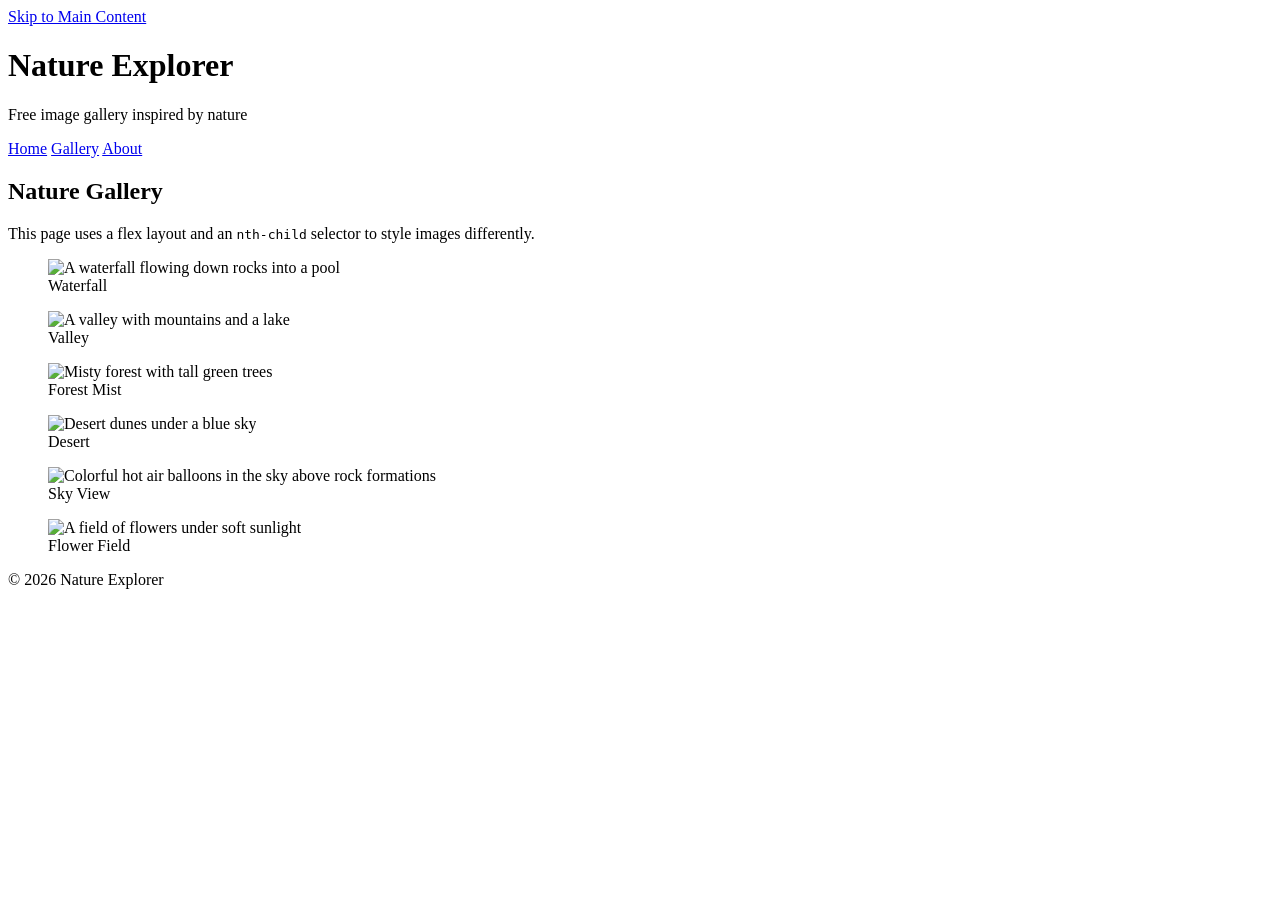
==== gallery.html @ ee6f081b "Revamp gallery.html for Nature Explorer site" ====
<!DOCTYPE html>
<html lang="en">
<head>
  <meta charset="UTF-8" />
  <meta name="viewport" content="width=device-width, initial-scale=1.0" />
  <title>Nature Explorer | Gallery</title>
  <link rel="stylesheet" href="style.css" />
</head>
<body>
  <a class="skip-link" href="#main-content">Skip to Main Content</a>

  <header class="site-header">
    <div class="brand">
      <h1>Nature Explorer</h1>
      <p>Free image gallery inspired by nature</p>
    </div>

    <nav class="navbar" aria-label="Main navigation">
      <a href="index.html">Home</a>
      <a href="gallery.html" class="active">Gallery</a>
      <a href="about.html">About</a>
    </nav>
  </header>

  <main id="main-content">
    <section class="page-intro">
      <h2>Nature Gallery</h2>
      <p>
        This page uses a flex layout and an <code>nth-child</code> selector to
        style images differently.
      </p>
    </section>

    <section class="photo-flex">
      <figure class="photo-item">
        <img
          src="https://images.unsplash.com/photo-1500530855697-b586d89ba3ee?auto=format&fit=crop&w=900&q=80"
          alt="A waterfall flowing down rocks into a pool"
        />
        <figcaption>Waterfall</figcaption>
      </figure>

      <figure class="photo-item">
        <img
          src="https://images.unsplash.com/photo-1501785888041-af3ef285b470?auto=format&fit=crop&w=900&q=80"
          alt="A valley with mountains and a lake"
        />
        <figcaption>Valley</figcaption>
      </figure>

      <figure class="photo-item">
        <img
          src="https://images.unsplash.com/photo-1493246507139-91e8fad9978e?auto=format&fit=crop&w=900&q=80"
          alt="Misty forest with tall green trees"
        />
        <figcaption>Forest Mist</figcaption>
      </figure>

      <figure class="photo-item">
        <img
          src="https://images.unsplash.com/photo-1500534314209-a25ddb2bd429?auto=format&fit=crop&w=900&q=80"
          alt="Desert dunes under a blue sky"
        />
        <figcaption>Desert</figcaption>
      </figure>

      <figure class="photo-item">
        <img
          src="https://images.unsplash.com/photo-1511497584788-876760111969?auto=format&fit=crop&w=900&q=80"
          alt="Colorful hot air balloons in the sky above rock formations"
        />
        <figcaption>Sky View</figcaption>
      </figure>

      <figure class="photo-item">
        <img
          src="https://images.unsplash.com/photo-1439066615861-d1af74d74000?auto=format&fit=crop&w=900&q=80"
          alt="A field of flowers under soft sunlight"
        />
        <figcaption>Flower Field</figcaption>
      </figure>
    </section>
  </main>

  <footer class="site-footer">
    <p>&copy; 2026 Nature Explorer</p>
  </footer>
</body>
</html>
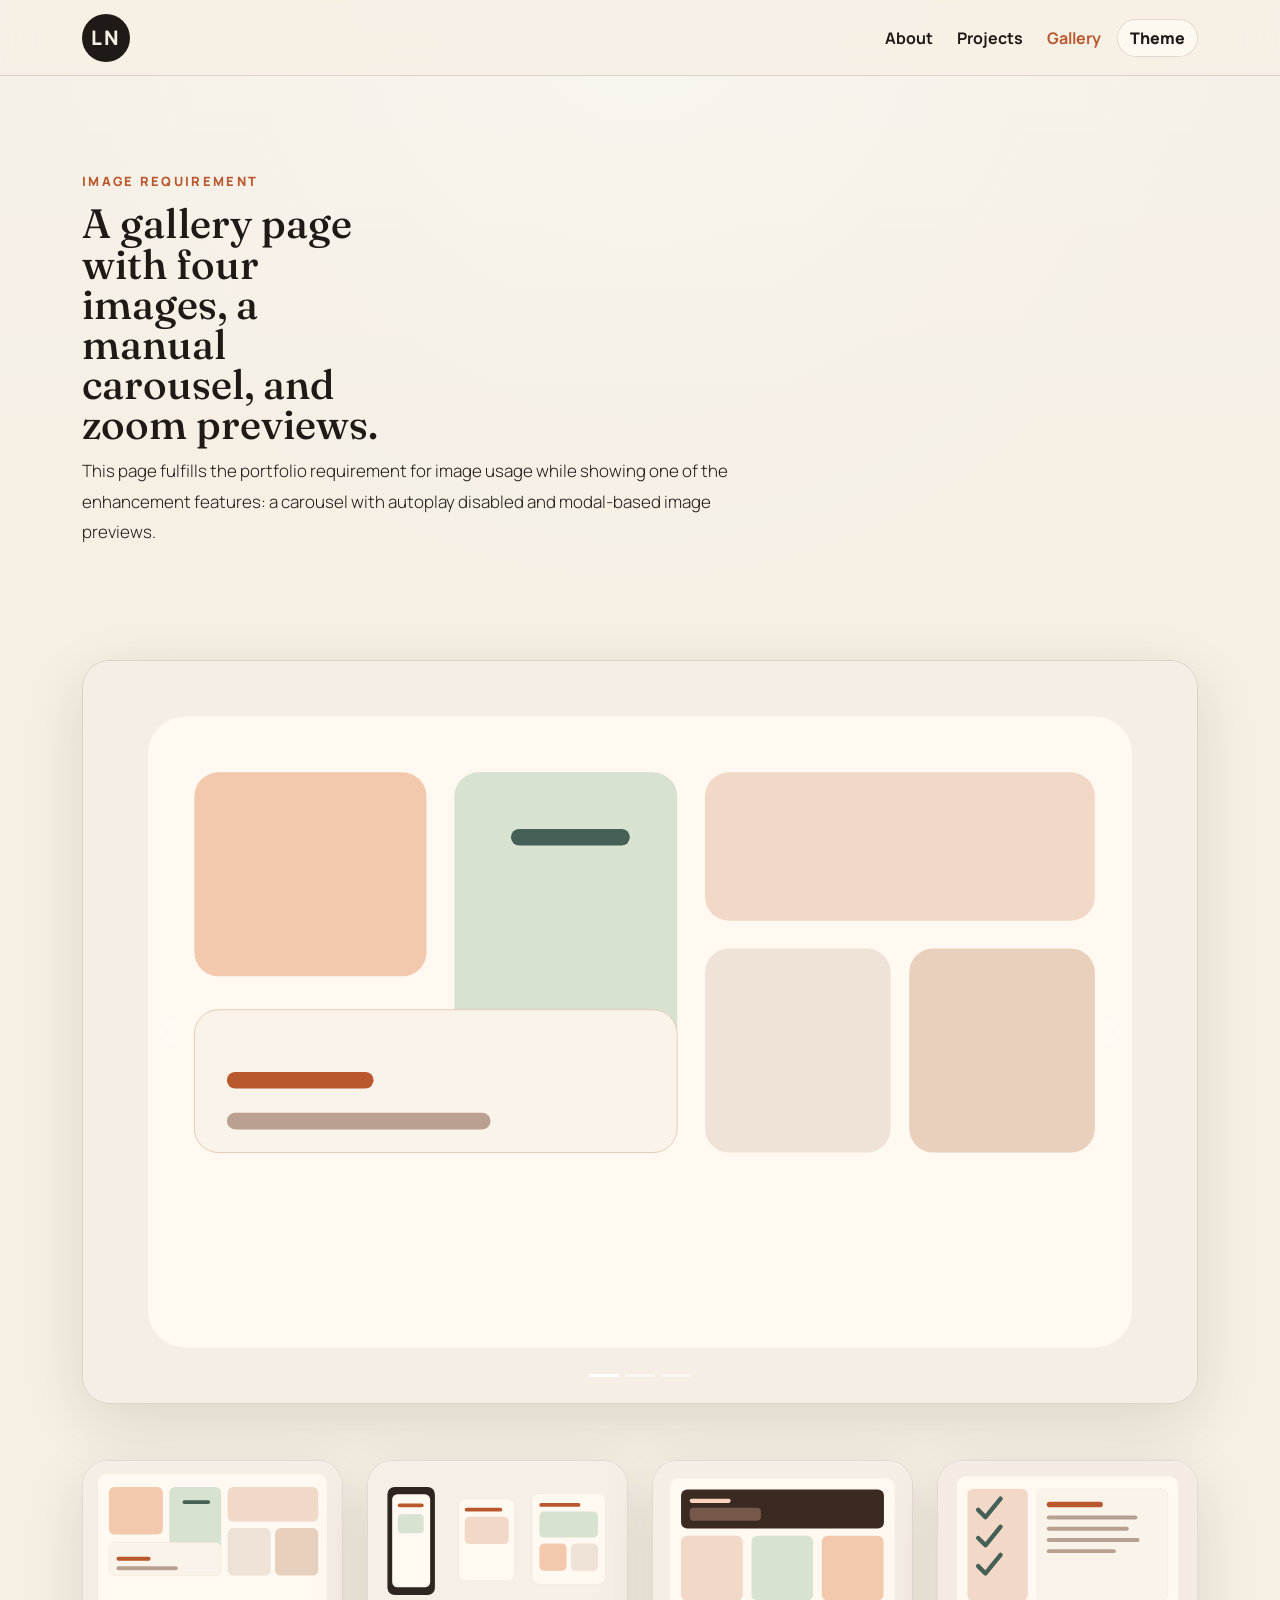
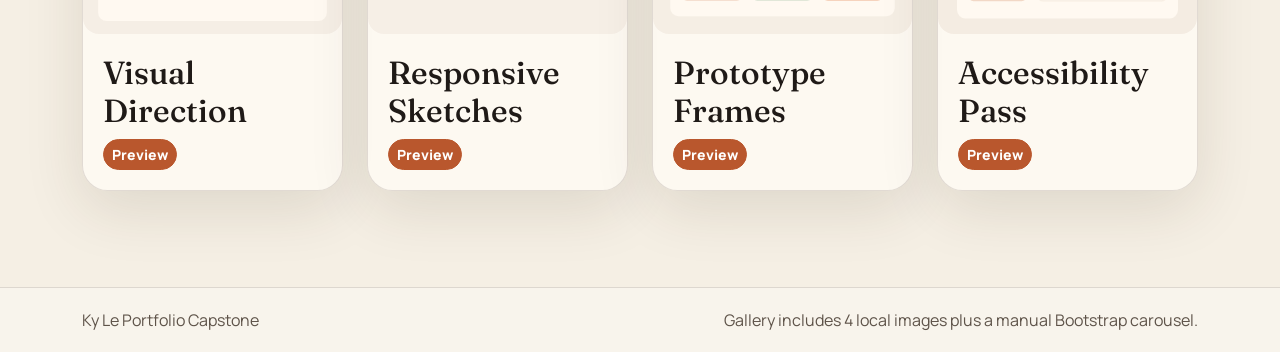
==== commit 96af8cc2: "Initial Capstone project" ====
--- a/gallery.html
+++ b/gallery.html
@@ -1,89 +1,171 @@
-<!DOCTYPE html>
-<html lang="en">
-<head>
-  <meta charset="UTF-8" />
-  <meta name="viewport" content="width=device-width, initial-scale=1.0" />
-  <title>Nature Explorer | Gallery</title>
-  <link rel="stylesheet" href="style.css" />
-</head>
-<body>
-  <a class="skip-link" href="#main-content">Skip to Main Content</a>
+<!doctype html>
+<html lang="en" data-theme="light">
+  <head>
+    <meta charset="utf-8">
+    <meta name="viewport" content="width=device-width, initial-scale=1">
+    <title>Gallery | Lan Nguyen Portfolio</title>
+    <meta
+      name="description"
+      content="Gallery page for a Bootstrap portfolio capstone including a manual carousel, image cards, and accessible modal previews."
+    >
+    <link rel="preconnect" href="https://fonts.googleapis.com">
+    <link rel="preconnect" href="https://fonts.gstatic.com" crossorigin>
+    <link
+      href="https://fonts.googleapis.com/css2?family=Fraunces:wght@600;700&family=Manrope:wght@400;500;600;700;800&display=swap"
+      rel="stylesheet"
+    >
+    <link
+      href="https://cdn.jsdelivr.net/npm/bootstrap@5.3.3/dist/css/bootstrap.min.css"
+      rel="stylesheet"
+      integrity="sha384-QWTKZyjpPEjISv5WaRU9OFeRpok6YctnYmDr5pNlyT2bRjXh0JMhjY6hW+ALEwIH"
+      crossorigin="anonymous"
+    >
+    <link rel="stylesheet" href="css/styles.css">
+  </head>
+  <body class="site-shell">
+    <a class="skip-link" href="#main-content">Skip to main content</a>
 
-  <header class="site-header">
-    <div class="brand">
-      <h1>Nature Explorer</h1>
-      <p>Free image gallery inspired by nature</p>
+    <header class="site-header">
+      <nav class="navbar navbar-expand-lg" aria-label="Primary navigation">
+        <div class="container">
+          <a class="navbar-brand brand-mark" href="index.html">LN</a>
+          <button
+            class="navbar-toggler"
+            type="button"
+            data-bs-toggle="collapse"
+            data-bs-target="#siteNav"
+            aria-controls="siteNav"
+            aria-expanded="false"
+            aria-label="Toggle navigation"
+          >
+            <span class="navbar-toggler-icon"></span>
+          </button>
+          <div class="collapse navbar-collapse" id="siteNav">
+            <ul class="navbar-nav ms-auto align-items-lg-center gap-lg-2">
+              <li class="nav-item"><a class="nav-link" href="index.html">About</a></li>
+              <li class="nav-item"><a class="nav-link" href="projects.html">Projects</a></li>
+              <li class="nav-item"><a class="nav-link active" href="gallery.html" aria-current="page">Gallery</a></li>
+              <li class="nav-item">
+                <button class="btn theme-toggle" type="button" data-theme-toggle aria-label="Switch color theme">
+                  Theme
+                </button>
+              </li>
+            </ul>
+          </div>
+        </div>
+      </nav>
+    </header>
+
+    <main id="main-content" class="flex-fill">
+      <section class="page-banner section-space">
+        <div class="container">
+          <p class="eyebrow">Image requirement</p>
+          <h1 class="display-title page-title">A gallery page with four images, a manual carousel, and zoom previews.</h1>
+          <p class="lead page-copy">
+            This page fulfills the portfolio requirement for image usage while showing one of the enhancement features:
+            a carousel with autoplay disabled and modal-based image previews.
+          </p>
+        </div>
+      </section>
+
+      <section class="section-space pt-0">
+        <div class="container">
+          <div id="galleryCarousel" class="carousel slide gallery-carousel" data-bs-ride="false">
+            <div class="carousel-indicators">
+              <button type="button" data-bs-target="#galleryCarousel" data-bs-slide-to="0" class="active" aria-current="true" aria-label="Slide 1"></button>
+              <button type="button" data-bs-target="#galleryCarousel" data-bs-slide-to="1" aria-label="Slide 2"></button>
+              <button type="button" data-bs-target="#galleryCarousel" data-bs-slide-to="2" aria-label="Slide 3"></button>
+            </div>
+            <div class="carousel-inner rounded-4 overflow-hidden">
+              <div class="carousel-item active">
+                <img src="assets/img/gallery-01.svg" class="d-block w-100" alt="Moodboard collage with interface sketches and color chips">
+              </div>
+              <div class="carousel-item">
+                <img src="assets/img/gallery-02.svg" class="d-block w-100" alt="Wireframe panel showing mobile, tablet, and desktop layout ideas">
+              </div>
+              <div class="carousel-item">
+                <img src="assets/img/gallery-03.svg" class="d-block w-100" alt="Prototype snapshots showing cards, typography, and navigation refinements">
+              </div>
+            </div>
+            <button class="carousel-control-prev" type="button" data-bs-target="#galleryCarousel" data-bs-slide="prev">
+              <span class="carousel-control-prev-icon" aria-hidden="true"></span>
+              <span class="visually-hidden">Previous</span>
+            </button>
+            <button class="carousel-control-next" type="button" data-bs-target="#galleryCarousel" data-bs-slide="next">
+              <span class="carousel-control-next-icon" aria-hidden="true"></span>
+              <span class="visually-hidden">Next</span>
+            </button>
+          </div>
+
+          <div class="row g-4 mt-2">
+            <div class="col-sm-6 col-xl-3">
+              <article class="gallery-card reveal-on-scroll">
+                <img src="assets/img/gallery-01.svg" class="img-fluid rounded-4" alt="Moodboard collage with layout notes">
+                <div class="gallery-meta">
+                  <h2>Visual Direction</h2>
+                  <button class="btn btn-accent btn-sm" type="button" data-gallery-trigger data-image="assets/img/gallery-01.svg" data-title="Visual Direction" data-description="Moodboarding the earthy colors, layered textures, and editorial typography used across the site.">Preview</button>
+                </div>
+              </article>
+            </div>
+            <div class="col-sm-6 col-xl-3">
+              <article class="gallery-card reveal-on-scroll">
+                <img src="assets/img/gallery-02.svg" class="img-fluid rounded-4" alt="Wireframe set for mobile, tablet, and desktop">
+                <div class="gallery-meta">
+                  <h2>Responsive Sketches</h2>
+                  <button class="btn btn-accent btn-sm" type="button" data-gallery-trigger data-image="assets/img/gallery-02.svg" data-title="Responsive Sketches" data-description="Wireframes for three breakpoints, showing how the grid and content density shift by device size.">Preview</button>
+                </div>
+              </article>
+            </div>
+            <div class="col-sm-6 col-xl-3">
+              <article class="gallery-card reveal-on-scroll">
+                <img src="assets/img/gallery-03.svg" class="img-fluid rounded-4" alt="Prototype panel showing cards and navigation">
+                <div class="gallery-meta">
+                  <h2>Prototype Frames</h2>
+                  <button class="btn btn-accent btn-sm" type="button" data-gallery-trigger data-image="assets/img/gallery-03.svg" data-title="Prototype Frames" data-description="Early interface explorations focused on hierarchy, spacing, and interactive navigation patterns.">Preview</button>
+                </div>
+              </article>
+            </div>
+            <div class="col-sm-6 col-xl-3">
+              <article class="gallery-card reveal-on-scroll">
+                <img src="assets/img/gallery-04.svg" class="img-fluid rounded-4" alt="Accessibility checklist board with contrast and keyboard testing notes">
+                <div class="gallery-meta">
+                  <h2>Accessibility Pass</h2>
+                  <button class="btn btn-accent btn-sm" type="button" data-gallery-trigger data-image="assets/img/gallery-04.svg" data-title="Accessibility Pass" data-description="A summary board used to confirm contrast, keyboard access, semantic landmarks, and reduced-motion behavior.">Preview</button>
+                </div>
+              </article>
+            </div>
+          </div>
+        </div>
+      </section>
+    </main>
+
+    <footer class="site-footer">
+      <div class="container d-flex flex-column flex-md-row justify-content-between gap-2">
+        <p class="mb-0">Ky Le Portfolio Capstone</p>
+        <p class="mb-0">Gallery includes 4 local images plus a manual Bootstrap carousel.</p>
+      </div>
+    </footer>
+
+    <div class="modal fade" id="galleryModal" tabindex="-1" aria-labelledby="galleryModalLabel" aria-hidden="true">
+      <div class="modal-dialog modal-lg modal-dialog-centered">
+        <div class="modal-content gallery-modal">
+          <div class="modal-header">
+            <h2 class="modal-title fs-5" id="galleryModalLabel">Preview</h2>
+            <button type="button" class="btn-close" data-bs-dismiss="modal" aria-label="Close preview"></button>
+          </div>
+          <div class="modal-body">
+            <img id="galleryModalImage" class="img-fluid rounded-4 mb-3" src="assets/img/gallery-01.svg" alt="">
+            <p id="galleryModalDescription" class="mb-0"></p>
+          </div>
+        </div>
+      </div>
     </div>
 
-    <nav class="navbar" aria-label="Main navigation">
-      <a href="index.html">Home</a>
-      <a href="gallery.html" class="active">Gallery</a>
-      <a href="about.html">About</a>
-    </nav>
-  </header>
-
-  <main id="main-content">
-    <section class="page-intro">
-      <h2>Nature Gallery</h2>
-      <p>
-        This page uses a flex layout and an <code>nth-child</code> selector to
-        style images differently.
-      </p>
-    </section>
-
-    <section class="photo-flex">
-      <figure class="photo-item">
-        <img
-          src="https://images.unsplash.com/photo-1500530855697-b586d89ba3ee?auto=format&fit=crop&w=900&q=80"
-          alt="A waterfall flowing down rocks into a pool"
-        />
-        <figcaption>Waterfall</figcaption>
-      </figure>
-
-      <figure class="photo-item">
-        <img
-          src="https://images.unsplash.com/photo-1501785888041-af3ef285b470?auto=format&fit=crop&w=900&q=80"
-          alt="A valley with mountains and a lake"
-        />
-        <figcaption>Valley</figcaption>
-      </figure>
-
-      <figure class="photo-item">
-        <img
-          src="https://images.unsplash.com/photo-1493246507139-91e8fad9978e?auto=format&fit=crop&w=900&q=80"
-          alt="Misty forest with tall green trees"
-        />
-        <figcaption>Forest Mist</figcaption>
-      </figure>
-
-      <figure class="photo-item">
-        <img
-          src="https://images.unsplash.com/photo-1500534314209-a25ddb2bd429?auto=format&fit=crop&w=900&q=80"
-          alt="Desert dunes under a blue sky"
-        />
-        <figcaption>Desert</figcaption>
-      </figure>
-
-      <figure class="photo-item">
-        <img
-          src="https://images.unsplash.com/photo-1511497584788-876760111969?auto=format&fit=crop&w=900&q=80"
-          alt="Colorful hot air balloons in the sky above rock formations"
-        />
-        <figcaption>Sky View</figcaption>
-      </figure>
-
-      <figure class="photo-item">
-        <img
-          src="https://images.unsplash.com/photo-1439066615861-d1af74d74000?auto=format&fit=crop&w=900&q=80"
-          alt="A field of flowers under soft sunlight"
-        />
-        <figcaption>Flower Field</figcaption>
-      </figure>
-    </section>
-  </main>
-
-  <footer class="site-footer">
-    <p>&copy; 2026 Nature Explorer</p>
-  </footer>
-</body>
+    <script
+      src="https://cdn.jsdelivr.net/npm/bootstrap@5.3.3/dist/js/bootstrap.bundle.min.js"
+      integrity="sha384-YvpcrYf0tY3lHB60NNkmXc5s9fDVZLESaAA55NDzOxhy9GkcIdslK1eN7N6jIeHz"
+      crossorigin="anonymous"
+    ></script>
+    <script src="js/main.js"></script>
+  </body>
 </html>
--- a/css/styles.css
+++ b/css/styles.css
@@ -0,0 +1,459 @@
+:root {
+  --bg: #f5efe4;
+  --surface: rgba(255, 251, 245, 0.78);
+  --surface-strong: #fffaf1;
+  --text: #1f1a17;
+  --muted: #5e5349;
+  --border: rgba(58, 41, 31, 0.14);
+  --accent: #b9572d;
+  --accent-dark: #8f3f1c;
+  --accent-soft: #f0c8ac;
+  --shadow: 0 18px 60px rgba(61, 38, 15, 0.12);
+  --hero-gradient: radial-gradient(circle at top left, rgba(240, 200, 172, 0.9), transparent 34%),
+    radial-gradient(circle at bottom right, rgba(128, 151, 112, 0.28), transparent 28%),
+    linear-gradient(135deg, #32251e, #5b4336 40%, #826453 100%);
+}
+
+html[data-theme="dark"] {
+  --bg: #191614;
+  --surface: rgba(35, 29, 26, 0.9);
+  --surface-strong: #241f1c;
+  --text: #f7efe4;
+  --muted: #d4c7b9;
+  --border: rgba(248, 232, 216, 0.14);
+  --accent: #f0a372;
+  --accent-dark: #ffc49d;
+  --accent-soft: rgba(240, 163, 114, 0.18);
+  --shadow: 0 18px 60px rgba(0, 0, 0, 0.28);
+  --hero-gradient: radial-gradient(circle at top left, rgba(240, 163, 114, 0.22), transparent 30%),
+    radial-gradient(circle at bottom right, rgba(96, 131, 116, 0.28), transparent 28%),
+    linear-gradient(135deg, #131110, #241d1a 40%, #342922 100%);
+}
+
+*,
+*::before,
+*::after {
+  box-sizing: border-box;
+}
+
+html {
+  scroll-behavior: smooth;
+}
+
+body {
+  margin: 0;
+  background:
+    radial-gradient(circle at top, rgba(255, 255, 255, 0.3), transparent 30%),
+    linear-gradient(180deg, rgba(255, 255, 255, 0.18), transparent 24%),
+    var(--bg);
+  color: var(--text);
+  font-family: "Manrope", "Avenir Next", "Segoe UI", sans-serif;
+}
+
+img {
+  display: block;
+}
+
+.site-shell {
+  min-height: 100vh;
+  display: flex;
+  flex-direction: column;
+}
+
+.site-header {
+  position: sticky;
+  top: 0;
+  z-index: 1030;
+  backdrop-filter: blur(14px);
+  background: rgba(245, 239, 228, 0.8);
+  border-bottom: 1px solid var(--border);
+}
+
+html[data-theme="dark"] .site-header {
+  background: rgba(25, 22, 20, 0.82);
+}
+
+.navbar {
+  padding-block: 0.85rem;
+}
+
+.brand-mark {
+  width: 3rem;
+  height: 3rem;
+  display: inline-flex;
+  align-items: center;
+  justify-content: center;
+  border-radius: 999px;
+  background: var(--text);
+  color: var(--bg);
+  font-weight: 800;
+  letter-spacing: 0.08em;
+}
+
+.navbar .nav-link {
+  color: var(--text);
+  font-weight: 700;
+}
+
+.navbar .nav-link.active,
+.navbar .nav-link:hover,
+.navbar .nav-link:focus-visible {
+  color: var(--accent);
+}
+
+.theme-toggle,
+.filter-button,
+.btn-accent {
+  border-radius: 999px;
+  font-weight: 800;
+}
+
+.theme-toggle {
+  border: 1px solid var(--border);
+  color: var(--text);
+  background: var(--surface);
+}
+
+.theme-toggle:hover,
+.theme-toggle:focus-visible {
+  color: var(--accent);
+  border-color: var(--accent);
+}
+
+.btn-accent {
+  background: var(--accent);
+  border: 1px solid var(--accent);
+  color: #fff;
+}
+
+.btn-accent:hover,
+.btn-accent:focus-visible {
+  background: var(--accent-dark);
+  border-color: var(--accent-dark);
+  color: #fff;
+}
+
+.section-space {
+  padding: 4.5rem 0;
+}
+
+.hero-section {
+  background: var(--hero-gradient);
+  color: #fff7f1;
+  position: relative;
+  overflow: clip;
+}
+
+.hero-section::after {
+  content: "";
+  position: absolute;
+  inset: auto -10% -18rem auto;
+  width: 24rem;
+  height: 24rem;
+  border-radius: 45% 55% 65% 35%;
+  background: rgba(255, 255, 255, 0.08);
+  transform: rotate(18deg);
+}
+
+.eyebrow {
+  text-transform: uppercase;
+  letter-spacing: 0.18em;
+  font-size: 0.8rem;
+  font-weight: 800;
+  color: var(--accent);
+  margin-bottom: 0.75rem;
+}
+
+.hero-section .eyebrow {
+  color: #ffd3bd;
+}
+
+.display-title,
+.section-heading h2,
+.project-card h2,
+.gallery-meta h2,
+.info-card h3,
+.mini-panel h3 {
+  font-family: "Fraunces", Georgia, serif;
+}
+
+.display-title {
+  font-size: clamp(2.4rem, 5vw, 4.8rem);
+  line-height: 0.98;
+  margin-bottom: 1.25rem;
+  max-width: 12ch;
+}
+
+.hero-copy,
+.page-copy,
+.contact-copy {
+  font-size: 1.06rem;
+  line-height: 1.8;
+  max-width: 65ch;
+}
+
+.profile-panel,
+.contact-card,
+.info-card,
+.mini-panel,
+.project-card,
+.gallery-card {
+  background: var(--surface);
+  border: 1px solid var(--border);
+  box-shadow: var(--shadow);
+}
+
+.profile-panel {
+  padding: 1rem;
+  border-radius: 2rem;
+}
+
+.hero-metrics {
+  max-width: 42rem;
+}
+
+.metric-card {
+  padding: 1rem;
+  border-radius: 1.2rem;
+  background: rgba(255, 255, 255, 0.1);
+  border: 1px solid rgba(255, 255, 255, 0.16);
+}
+
+.metric-number {
+  display: block;
+  font-size: 1.8rem;
+  font-weight: 800;
+}
+
+.metric-label {
+  color: rgba(255, 247, 241, 0.82);
+}
+
+.section-heading {
+  margin-bottom: 2rem;
+}
+
+.section-heading h2,
+.page-title {
+  font-size: clamp(2rem, 3.2vw, 3.2rem);
+  margin-bottom: 0.75rem;
+}
+
+.info-card,
+.mini-panel,
+.contact-card,
+.project-card,
+.gallery-card {
+  border-radius: 1.6rem;
+}
+
+.info-card,
+.mini-panel {
+  padding: 1.5rem;
+}
+
+.info-card h3,
+.mini-panel h3 {
+  margin-bottom: 0.75rem;
+  font-size: 1.35rem;
+}
+
+.highlight-band {
+  background: linear-gradient(180deg, transparent, rgba(185, 87, 45, 0.05));
+}
+
+.contact-card {
+  padding: 1.6rem;
+}
+
+.form-control,
+.form-control:focus {
+  background: var(--surface-strong);
+  color: var(--text);
+  border-color: var(--border);
+}
+
+.form-control:focus {
+  box-shadow: 0 0 0 0.25rem rgba(185, 87, 45, 0.18);
+}
+
+.form-status {
+  min-height: 1.5rem;
+  font-weight: 700;
+  color: var(--accent);
+}
+
+.page-banner {
+  padding-bottom: 2rem;
+}
+
+.filter-bar {
+  display: flex;
+  flex-wrap: wrap;
+  gap: 0.75rem;
+}
+
+.filter-button {
+  border: 1px solid var(--border);
+  color: var(--text);
+  background: var(--surface);
+}
+
+.filter-button.is-active,
+.filter-button:hover,
+.filter-button:focus-visible {
+  background: var(--accent);
+  color: #fff;
+  border-color: var(--accent);
+}
+
+.filter-status {
+  margin-top: 1rem;
+  color: var(--muted);
+  font-weight: 600;
+}
+
+.project-card,
+.gallery-card {
+  overflow: hidden;
+  height: 100%;
+}
+
+.project-image {
+  width: 100%;
+  aspect-ratio: 4 / 3;
+  object-fit: cover;
+  background: linear-gradient(180deg, rgba(255,255,255,0.08), rgba(0,0,0,0.04));
+}
+
+.project-body,
+.gallery-meta {
+  padding: 1.25rem;
+}
+
+.project-tag {
+  color: var(--accent);
+  font-weight: 800;
+  text-transform: uppercase;
+  letter-spacing: 0.14em;
+  font-size: 0.75rem;
+}
+
+.gallery-carousel {
+  margin-bottom: 2rem;
+  border-radius: 1.75rem;
+  overflow: hidden;
+  border: 1px solid var(--border);
+  box-shadow: var(--shadow);
+}
+
+.gallery-modal {
+  background: var(--surface-strong);
+  color: var(--text);
+  border-radius: 1.4rem;
+  border: 1px solid var(--border);
+}
+
+.site-footer {
+  border-top: 1px solid var(--border);
+  padding: 1.25rem 0;
+  background: rgba(255, 255, 255, 0.28);
+  color: var(--muted);
+}
+
+html[data-theme="dark"] .site-footer {
+  background: rgba(0, 0, 0, 0.12);
+}
+
+.skip-link {
+  position: absolute;
+  top: -3rem;
+  left: 1rem;
+  background: var(--text);
+  color: var(--bg);
+  padding: 0.7rem 1rem;
+  border-radius: 0.75rem;
+  z-index: 9999;
+}
+
+.skip-link:focus {
+  top: 1rem;
+}
+
+.reveal-on-scroll {
+  opacity: 0;
+  transform: translateY(20px);
+  transition: opacity 700ms ease, transform 700ms ease;
+}
+
+.reveal-on-scroll.is-visible {
+  opacity: 1;
+  transform: translateY(0);
+}
+
+.is-hidden {
+  display: none;
+}
+
+@media (max-width: 575.98px) {
+  .section-space {
+    padding: 3.25rem 0;
+  }
+
+  .display-title {
+    max-width: 100%;
+  }
+
+  .profile-panel {
+    margin-top: 0.5rem;
+  }
+}
+
+@media (min-width: 768px) {
+  .section-space {
+    padding: 5rem 0;
+  }
+
+  .info-card,
+  .mini-panel {
+    min-height: 100%;
+  }
+}
+
+@media (min-width: 1200px) {
+  .section-space {
+    padding: 6rem 0;
+  }
+
+  .hero-section {
+    min-height: 78vh;
+    display: flex;
+    align-items: center;
+  }
+
+  .project-card:hover,
+  .gallery-card:hover,
+  .info-card:hover {
+    transform: translateY(-6px);
+    transition: transform 220ms ease;
+  }
+}
+
+@media (prefers-reduced-motion: reduce) {
+  html {
+    scroll-behavior: auto;
+  }
+
+  *,
+  *::before,
+  *::after {
+    animation-duration: 0.01ms !important;
+    animation-iteration-count: 1 !important;
+    transition-duration: 0.01ms !important;
+  }
+
+  .reveal-on-scroll {
+    opacity: 1;
+    transform: none;
+  }
+}
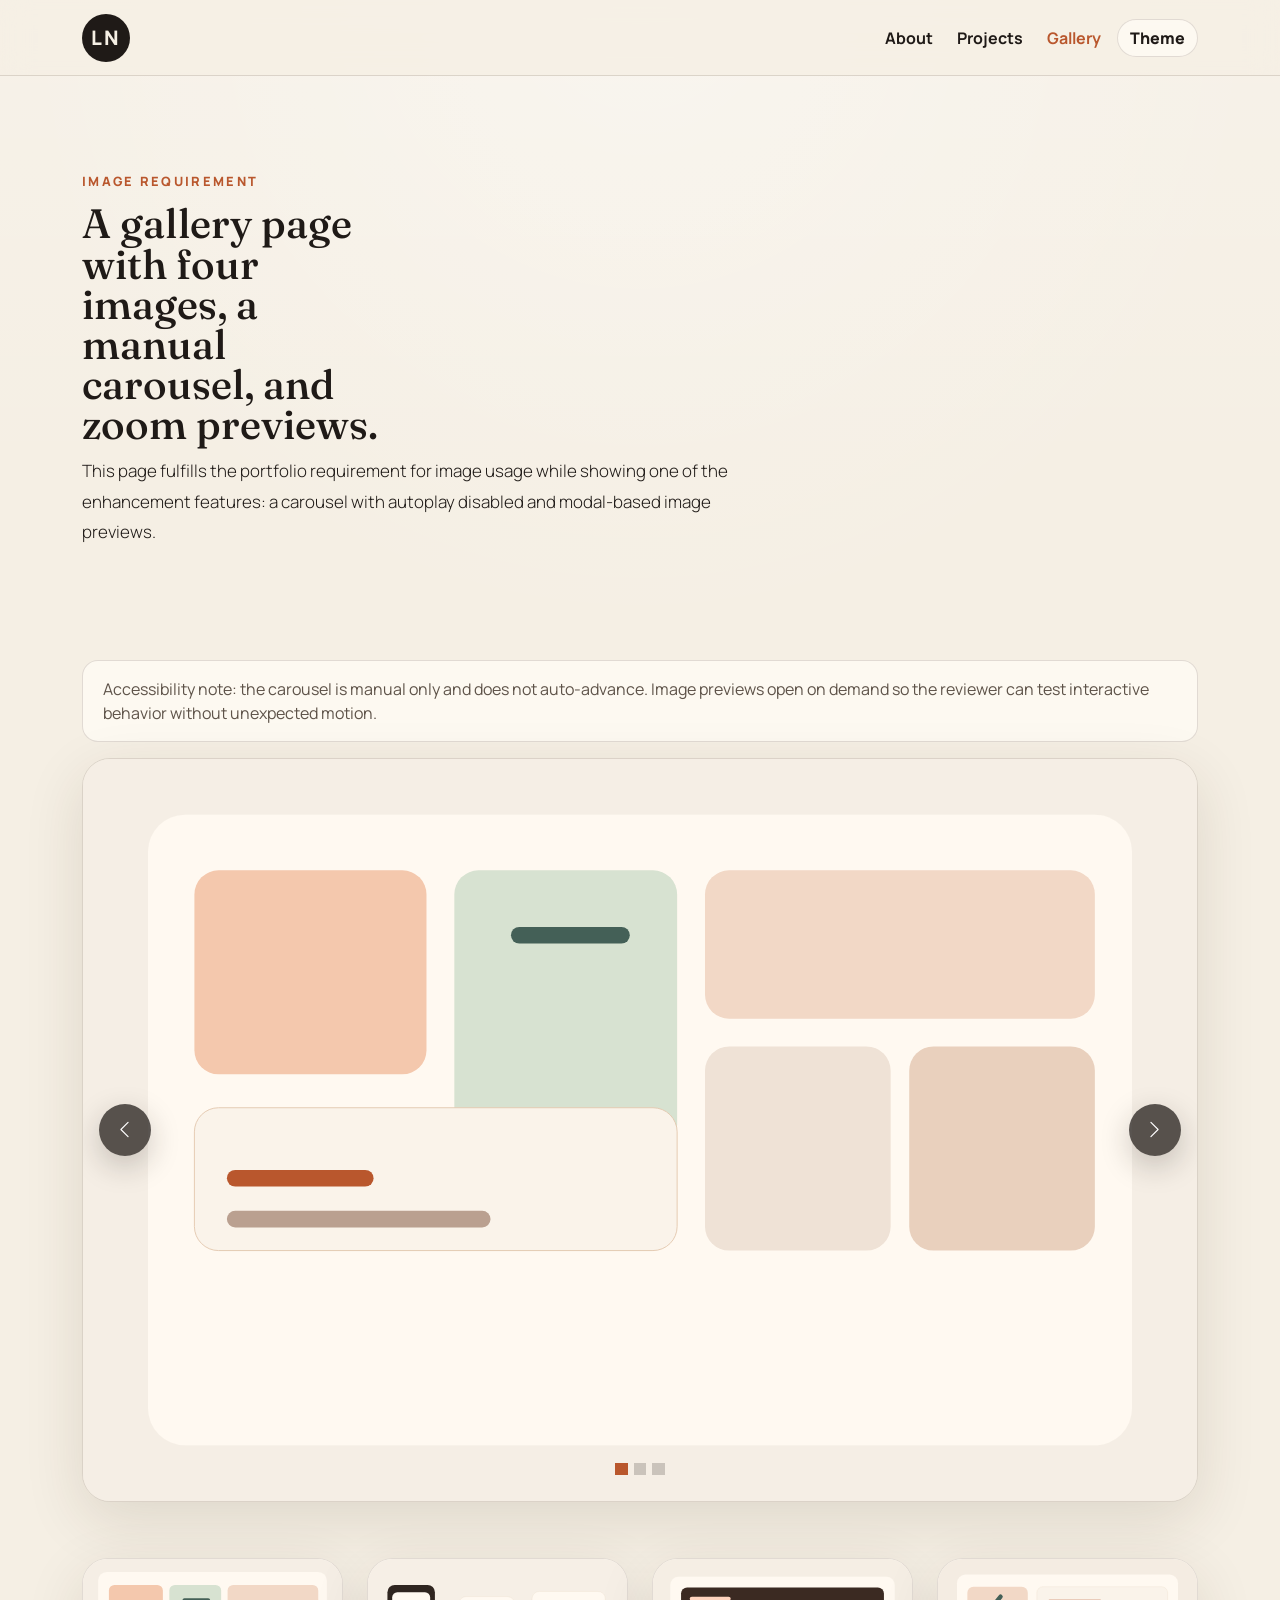
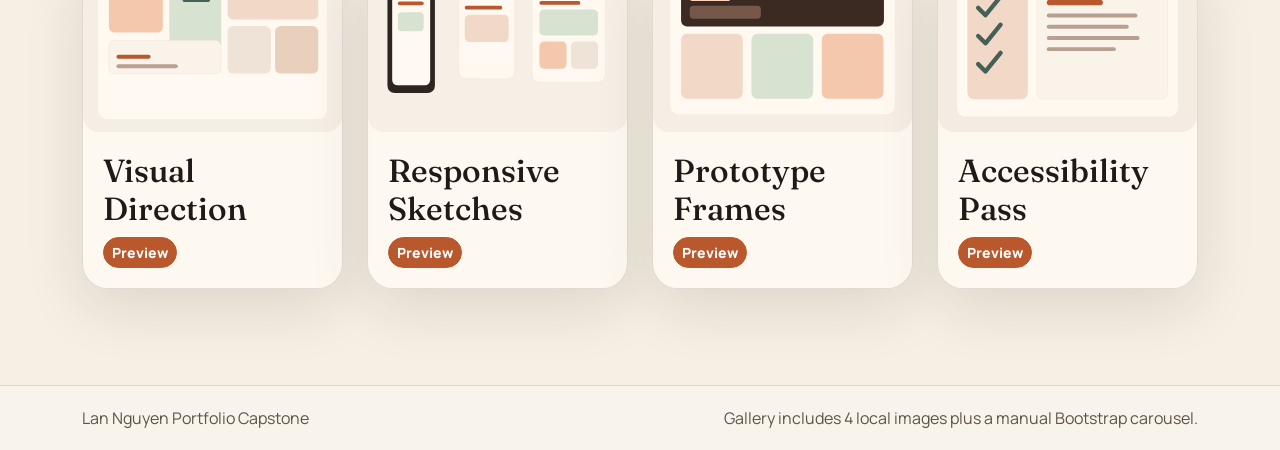
==== commit 4d18693a: "Fix bug based on reviewer" ====
--- a/gallery.html
+++ b/gallery.html
@@ -70,6 +70,12 @@
 
       <section class="section-space pt-0">
         <div class="container">
+          <div class="gallery-note">
+            <p class="mb-0">
+              Accessibility note: the carousel is manual only and does not auto-advance. Image previews open on demand
+              so the reviewer can test interactive behavior without unexpected motion.
+            </p>
+          </div>
           <div id="galleryCarousel" class="carousel slide gallery-carousel" data-bs-ride="false">
             <div class="carousel-indicators">
               <button type="button" data-bs-target="#galleryCarousel" data-bs-slide-to="0" class="active" aria-current="true" aria-label="Slide 1"></button>
@@ -141,7 +147,7 @@
 
     <footer class="site-footer">
       <div class="container d-flex flex-column flex-md-row justify-content-between gap-2">
-        <p class="mb-0">Ky Le Portfolio Capstone</p>
+        <p class="mb-0">Lan Nguyen Portfolio Capstone</p>
         <p class="mb-0">Gallery includes 4 local images plus a manual Bootstrap carousel.</p>
       </div>
     </footer>
--- a/css/styles.css
+++ b/css/styles.css
@@ -37,10 +37,12 @@
 }
 
 html {
+  min-height: 100%;
   scroll-behavior: smooth;
 }
 
 body {
+  min-height: 100%;
   margin: 0;
   background:
     radial-gradient(circle at top, rgba(255, 255, 255, 0.3), transparent 30%),
@@ -56,8 +58,24 @@
 
 .site-shell {
   min-height: 100vh;
+  min-height: 100svh;
+  min-height: 100dvh;
   display: flex;
   flex-direction: column;
+}
+
+.flex-fill {
+  flex: 1 0 auto !important;
+}
+
+.site-shell > main {
+  flex: 1 0 auto;
+  display: block;
+}
+
+.site-shell > header,
+.site-shell > footer {
+  flex-shrink: 0;
 }
 
 .site-header {
@@ -293,6 +311,20 @@
   gap: 0.75rem;
 }
 
+.project-toolbar {
+  display: flex;
+  flex-wrap: wrap;
+  gap: 1rem;
+  align-items: center;
+  justify-content: space-between;
+}
+
+.view-toggle {
+  display: flex;
+  flex-wrap: wrap;
+  gap: 0.75rem;
+}
+
 .filter-button {
   border: 1px solid var(--border);
   color: var(--text);
@@ -319,6 +351,61 @@
   height: 100%;
 }
 
+.extras-section {
+  background: linear-gradient(180deg, rgba(255, 255, 255, 0.12), rgba(185, 87, 45, 0.08));
+}
+
+.extra-card {
+  height: 100%;
+  padding: 1.5rem;
+  border-radius: 1.75rem;
+  background: linear-gradient(180deg, var(--surface-strong), var(--surface));
+  border: 1px solid var(--border);
+  box-shadow: var(--shadow);
+}
+
+.extra-card h3 {
+  font-family: "Fraunces", Georgia, serif;
+  font-size: 1.4rem;
+  margin-bottom: 0.75rem;
+}
+
+.extra-number {
+  display: inline-flex;
+  margin-bottom: 1rem;
+  padding: 0.35rem 0.8rem;
+  border-radius: 999px;
+  background: var(--accent-soft);
+  color: var(--accent-dark);
+  font-weight: 800;
+  letter-spacing: 0.08em;
+}
+
+.gallery-note {
+  margin-bottom: 1rem;
+  padding: 1rem 1.25rem;
+  border-radius: 1rem;
+  background: var(--surface);
+  border: 1px solid var(--border);
+  color: var(--muted);
+}
+
+.project-grid-list .project-item {
+  width: 100%;
+  flex: 0 0 auto;
+}
+
+.project-grid-list .project-card {
+  display: grid;
+  grid-template-columns: minmax(220px, 280px) 1fr;
+  align-items: stretch;
+}
+
+.project-grid-list .project-image {
+  height: 100%;
+  min-height: 100%;
+}
+
 .project-image {
   width: 100%;
   aspect-ratio: 4 / 3;
@@ -340,6 +427,7 @@
 }
 
 .gallery-carousel {
+  position: relative;
   margin-bottom: 2rem;
   border-radius: 1.75rem;
   overflow: hidden;
@@ -347,6 +435,54 @@
   box-shadow: var(--shadow);
 }
 
+.gallery-carousel .carousel-control-prev,
+.gallery-carousel .carousel-control-next {
+  width: auto;
+  opacity: 1;
+  padding-inline: 1rem;
+}
+
+.gallery-carousel .carousel-control-prev {
+  justify-content: flex-start;
+}
+
+.gallery-carousel .carousel-control-next {
+  justify-content: flex-end;
+}
+
+.gallery-carousel .carousel-control-prev-icon,
+.gallery-carousel .carousel-control-next-icon {
+  width: 3.25rem;
+  height: 3.25rem;
+  border-radius: 999px;
+  background-color: rgba(31, 26, 23, 0.74);
+  background-size: 1.2rem 1.2rem;
+  box-shadow: 0 10px 30px rgba(31, 26, 23, 0.22);
+}
+
+.gallery-carousel .carousel-control-prev-icon {
+  background-image: url("data:image/svg+xml,%3csvg xmlns='http://www.w3.org/2000/svg' viewBox='0 0 16 16' fill='%23ffffff'%3e%3cpath d='M11.354 1.646a.5.5 0 0 1 0 .708L5.707 8l5.647 5.646a.5.5 0 0 1-.708.708l-6-6a.5.5 0 0 1 0-.708l6-6a.5.5 0 0 1 .708 0z'/%3e%3c/svg%3e");
+}
+
+.gallery-carousel .carousel-control-next-icon {
+  background-image: url("data:image/svg+xml,%3csvg xmlns='http://www.w3.org/2000/svg' viewBox='0 0 16 16' fill='%23ffffff'%3e%3cpath d='M4.646 1.646a.5.5 0 0 1 .708 0l6 6a.5.5 0 0 1 0 .708l-6 6a.5.5 0 1 1-.708-.708L10.293 8 4.646 2.354a.5.5 0 0 1 0-.708z'/%3e%3c/svg%3e");
+}
+
+.gallery-carousel .carousel-indicators {
+  margin-bottom: 1rem;
+}
+
+.gallery-carousel .carousel-indicators [data-bs-target] {
+  width: 0.8rem;
+  height: 0.8rem;
+  border-radius: 999px;
+  background-color: rgba(31, 26, 23, 0.4);
+}
+
+.gallery-carousel .carousel-indicators .active {
+  background-color: var(--accent);
+}
+
 .gallery-modal {
   background: var(--surface-strong);
   color: var(--text);
@@ -355,6 +491,7 @@
 }
 
 .site-footer {
+  margin-top: auto;
   border-top: 1px solid var(--border);
   padding: 1.25rem 0;
   background: rgba(255, 255, 255, 0.28);
@@ -407,6 +544,16 @@
   .profile-panel {
     margin-top: 0.5rem;
   }
+
+  .project-toolbar {
+    align-items: flex-start;
+  }
+
+  .gallery-carousel .carousel-control-prev-icon,
+  .gallery-carousel .carousel-control-next-icon {
+    width: 2.75rem;
+    height: 2.75rem;
+  }
 }
 
 @media (min-width: 768px) {
@@ -417,6 +564,12 @@
   .info-card,
   .mini-panel {
     min-height: 100%;
+  }
+}
+
+@media (max-width: 767.98px) {
+  .project-grid-list .project-card {
+    grid-template-columns: 1fr;
   }
 }
 
